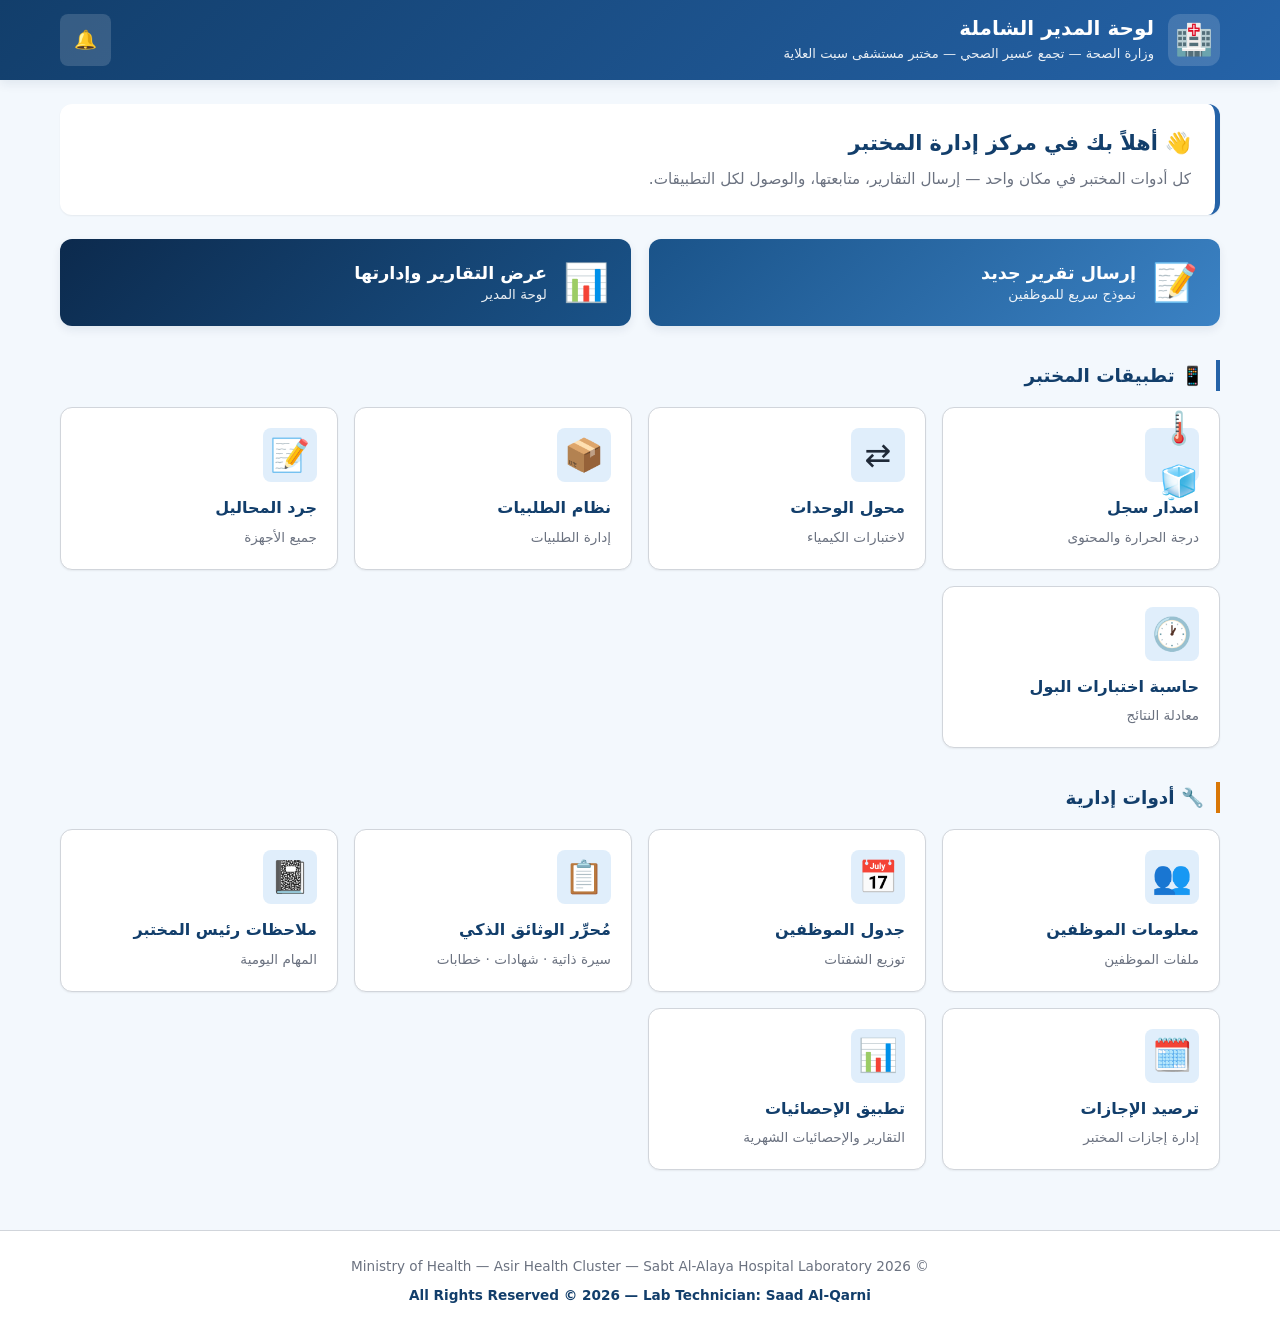
==== index.html @ a836d4b4 "Update print statement from 'Hello' to 'Goodbye'" ====
<!DOCTYPE html>
<html lang="ar" dir="rtl">
<head>
<meta charset="UTF-8">
<meta name="viewport" content="width=device-width, initial-scale=1.0">
<title>لوحة المدير الشاملة — مختبر مستشفى سبت العلاية</title>
<style>
* { box-sizing: border-box; margin: 0; padding: 0; }
:root {
  --blue-900: #0c2a4d; --blue-800: #123e6b; --blue-700: #1a5389;
  --blue-600: #2563a8; --blue-500: #3b82c4; --blue-100: #e0eefb;
  --blue-50: #f3f8fd; --gray-900: #1f2937; --gray-700: #374151;
  --gray-500: #6b7280; --gray-300: #d1d5db; --gray-100: #f3f4f6;
  --green: #059669; --amber: #d97706; --red: #dc2626; --white: #ffffff;
  --shadow-sm: 0 1px 2px rgba(0,0,0,.06);
  --shadow-md: 0 4px 10px rgba(12,42,77,.08);
  --shadow-lg: 0 10px 30px rgba(12,42,77,.12);
  --radius: 12px; --radius-sm: 8px;
}
html, body {
  font-family: "Tahoma", "Segoe UI", system-ui, sans-serif;
  background: var(--blue-50); color: var(--gray-900);
  line-height: 1.7; min-height: 100vh;
}
.topbar {
  background: linear-gradient(135deg, var(--blue-800), var(--blue-600));
  color: white; box-shadow: var(--shadow-md); position: sticky; top: 0; z-index: 100;
}
.topbar-inner {
  max-width: 1200px; margin: 0 auto; padding: 14px 20px;
  display: flex; justify-content: space-between; align-items: center; gap: 15px;
}
.brand { display: flex; align-items: center; gap: 14px; }
.brand-icon {
  font-size: 1.9rem; background: rgba(255,255,255,.15);
  width: 52px; height: 52px; display: flex; align-items: center; justify-content: center;
  border-radius: var(--radius);
}
.brand-text h1 { font-size: 1.25rem; font-weight: 700; line-height: 1.3; }
.brand-text p { font-size: .82rem; opacity: .9; margin-top: 2px; }
.icon-btn {
  background: rgba(255,255,255,.15); border: none; color: white;
  padding: 10px 14px; border-radius: var(--radius-sm); cursor: pointer;
  font-size: 1.15rem; text-decoration: none; position: relative;
  transition: background .2s;
}
.icon-btn:hover { background: rgba(255,255,255,.28); }
.badge-dot {
  position: absolute; top: -6px; left: -6px; background: var(--red);
  color: white; font-size: .7rem; min-width: 20px; height: 20px;
  border-radius: 50%; display: flex; align-items: center; justify-content: center;
  padding: 0 5px; font-weight: 700;
}
.container { max-width: 1200px; margin: 0 auto; padding: 24px 20px 60px; }
.container-narrow { max-width: 640px; margin: 0 auto; padding: 24px 20px 60px; }
.hero {
  background: white; border-right: 5px solid var(--blue-600);
  border-radius: var(--radius); padding: 22px 24px; margin-bottom: 24px;
  box-shadow: var(--shadow-sm);
}
.hero h2 { color: var(--blue-800); font-size: 1.3rem; margin-bottom: 6px; }
.hero p { color: var(--gray-500); font-size: .95rem; }
.quick-actions { display: grid; grid-template-columns: 1fr 1fr; gap: 18px; margin-bottom: 34px; }
.qa-card {
  display: flex; align-items: center; gap: 16px; padding: 22px;
  border-radius: var(--radius); text-decoration: none; color: white;
  box-shadow: var(--shadow-md); transition: transform .2s, box-shadow .2s;
  cursor: pointer; border: none; text-align: right; width: 100%; font-family: inherit;
}
.qa-card:hover { transform: translateY(-3px); box-shadow: var(--shadow-lg); }
.qa-primary { background: linear-gradient(135deg, var(--blue-700), var(--blue-500)); }
.qa-admin { background: linear-gradient(135deg, var(--blue-900), var(--blue-700)); }
.qa-icon { font-size: 2.3rem; }
.qa-text h3 { font-size: 1.1rem; margin-bottom: 3px; }
.qa-text p { font-size: .85rem; opacity: .9; }
.section-title {
  color: var(--blue-800); font-size: 1.15rem; margin-bottom: 16px;
  padding-right: 12px; border-right: 4px solid var(--blue-600);
}
.section-title-admin {
  color: var(--blue-800); font-size: 1.15rem; margin: 34px 0 16px;
  padding-right: 12px; border-right: 4px solid var(--amber);
}
.apps-grid { display: grid; grid-template-columns: repeat(auto-fill, minmax(240px, 1fr)); gap: 16px; }
.app-card {
  background: white; border-radius: var(--radius); padding: 20px;
  text-decoration: none; color: var(--gray-900); border: 1px solid var(--gray-300);
  box-shadow: var(--shadow-sm); transition: transform .2s, box-shadow .2s, border-color .2s;
}
.app-card:hover { transform: translateY(-4px); box-shadow: var(--shadow-md); border-color: var(--blue-500); }
.app-icon {
  font-size: 2rem; background: var(--blue-100); width: 54px; height: 54px;
  display: flex; align-items: center; justify-content: center;
  border-radius: var(--radius-sm); margin-bottom: 12px;
}
.app-card h3 { font-size: 1rem; color: var(--blue-800); margin-bottom: 4px; }
.app-card p { font-size: .85rem; color: var(--gray-500); }
.footer {
  text-align: center; padding: 24px 20px; color: var(--gray-500);
  font-size: .85rem; border-top: 1px solid var(--gray-300); background: white;
}
.footer .rights { color: var(--blue-800); font-weight: 600; margin-top: 6px; }
.form-card { background: white; padding: 26px; border-radius: var(--radius); box-shadow: var(--shadow-md); }
.form-group { margin-bottom: 18px; }
.form-group label { display: block; font-weight: 600; margin-bottom: 8px; color: var(--blue-800); font-size: .95rem; }
.form-group input[type="text"], .form-group input[type="password"], .form-group select, .form-group textarea, .filters input, .filters select {
  width: 100%; padding: 11px 14px; border: 1.5px solid var(--gray-300);
  border-radius: var(--radius-sm); font-size: 1rem; font-family: inherit;
  background: white; color: var(--gray-900); transition: border-color .2s, box-shadow .2s;
}
.form-group input:focus, .form-group select:focus, .form-group textarea:focus, .filters input:focus, .filters select:focus {
  outline: none; border-color: var(--blue-500); box-shadow: 0 0 0 3px var(--blue-100);
}
.form-group textarea { min-height: 110px; resize: vertical; }
.hint { display: block; font-size: .8rem; color: var(--gray-500); margin-top: 6px; }
.radio-group { display: flex; gap: 12px; flex-wrap: wrap; }
.radio { display: flex; align-items: center; gap: 8px; padding: 10px 16px; border: 1.5px solid var(--gray-300); border-radius: var(--radius-sm); cursor: pointer; transition: all .2s; }
.radio:hover { border-color: var(--blue-500); }
.radio input { accent-color: var(--blue-600); }
.btn-primary {
  background: linear-gradient(135deg, var(--blue-700), var(--blue-600));
  color: white; border: none; padding: 13px 22px; border-radius: var(--radius-sm);
  font-size: 1rem; font-weight: 600; cursor: pointer; width: 100%;
  font-family: inherit; transition: transform .1s, box-shadow .2s;
}
.btn-primary:hover { box-shadow: var(--shadow-md); }
.btn-primary:disabled { opacity: .6; cursor: not-allowed; }
.btn-primary.small, .btn-success.small { width: auto; padding: 9px 16px; font-size: .9rem; }
.btn-success { background: linear-gradient(135deg, #047857, var(--green)); color: white; border: none; border-radius: var(--radius-sm); cursor: pointer; font-family: inherit; font-weight: 600; }
.status { margin-top: 12px; text-align: center; font-size: .92rem; font-weight: 600; padding: 8px; border-radius: var(--radius-sm); }
.status.ok { color: var(--green); background: #ecfdf5; }
.status.pending { color: var(--amber); background: #fffbeb; }
.status.err { color: var(--red); background: #fef2f2; }
.login-screen { min-height: 100vh; display: flex; align-items: center; justify-content: center; padding: 20px; background: linear-gradient(135deg, var(--blue-800), var(--blue-600)); }
.login-card { background: white; padding: 36px 30px; border-radius: var(--radius); box-shadow: var(--shadow-lg); width: 100%; max-width: 400px; text-align: center; }
.login-icon { font-size: 3rem; margin-bottom: 12px; }
.login-card h2 { color: var(--blue-800); margin-bottom: 4px; font-size: 1.3rem; }
.login-card p { color: var(--gray-500); font-size: .9rem; margin-bottom: 22px; }
.login-card input { width: 100%; padding: 12px 14px; border: 1.5px solid var(--gray-300); border-radius: var(--radius-sm); font-size: 1rem; margin-bottom: 14px; text-align: center; font-family: inherit; }
.stats-bar { display: grid; grid-template-columns: repeat(4, 1fr); gap: 14px; margin-bottom: 22px; }
.stat { background: white; padding: 18px; border-radius: var(--radius); text-align: center; border-top: 4px solid var(--gray-300); box-shadow: var(--shadow-sm); }
.stat.new { border-top-color: var(--blue-600); }
.stat.prog { border-top-color: var(--amber); }
.stat.done { border-top-color: var(--green); }
.stat-num { display: block; font-size: 1.8rem; font-weight: 700; color: var(--blue-800); }
.stat-label { display: block; font-size: .85rem; color: var(--gray-500); margin-top: 4px; }
.filters { display: flex; gap: 10px; flex-wrap: wrap; margin-bottom: 22px; background: white; padding: 14px; border-radius: var(--radius); box-shadow: var(--shadow-sm); }
.filters input { flex: 1 1 220px; }
.filters select { flex: 0 0 170px; }
.report-cards { display: grid; gap: 14px; }
.report-card { background: white; border-radius: var(--radius); padding: 18px 20px; box-shadow: var(--shadow-sm); border-right: 4px solid var(--blue-500); }
.report-header { display: flex; justify-content: space-between; align-items: flex-start; gap: 12px; flex-wrap: wrap; margin-bottom: 10px; }
.report-header h3 { color: var(--blue-800); font-size: 1.05rem; }
.report-meta { font-size: .82rem; color: var(--gray-500); margin-top: 2px; }
.report-badges { display: flex; gap: 6px; }
.report-details { background: var(--blue-50); padding: 12px; border-radius: var(--radius-sm); font-size: .93rem; color: var(--gray-700); margin-bottom: 12px; white-space: pre-wrap; word-break: break-word; }
.report-footer { display: flex; justify-content: space-between; align-items: center; gap: 12px; flex-wrap: wrap; }
.report-date { font-size: .82rem; color: var(--gray-500); }
.report-actions { display: flex; gap: 8px; align-items: center; flex-wrap: wrap; }
.status-select { padding: 6px 10px; border: 1.5px solid var(--gray-300); border-radius: var(--radius-sm); background: white; font-family: inherit; font-size: .85rem; cursor: pointer; }
.attach-link { color: var(--blue-700); text-decoration: none; font-size: .85rem; font-weight: 600; padding: 6px 10px; background: var(--blue-100); border-radius: var(--radius-sm); }
.attach-link:hover { background: var(--blue-500); color: white; }
.icon-action { background: var(--blue-100); border: none; padding: 6px 10px; border-radius: var(--radius-sm); cursor: pointer; font-size: 1rem; }
.badge { display: inline-block; padding: 4px 10px; border-radius: 20px; font-size: .78rem; font-weight: 700; white-space: nowrap; }
.priority-عادي { background: var(--gray-100); color: var(--gray-700); }
.priority-مهم { background: #fef3c7; color: var(--amber); }
.priority-عاجل { background: #fee2e2; color: var(--red); }
.status-جديد { background: var(--blue-100); color: var(--blue-700); }
.status-قيدالمعالجة { background: #fef3c7; color: var(--amber); }
.status-مكتمل { background: #d1fae5; color: var(--green); }
.hidden { display: none !important; }
@media (max-width: 720px) {
  .quick-actions { grid-template-columns: 1fr; }
  .stats-bar { grid-template-columns: repeat(2, 1fr); }
  .brand-text h1 { font-size: 1.05rem; }
  .brand-text p { font-size: .75rem; }
  .container { padding: 18px 14px 50px; }
  .filters select { flex: 1 1 100%; }
}
</style>
</head>
<body>

<div id="page-home">
  <header class="topbar">
    <div class="topbar-inner">
      <div class="brand">
        <span class="brand-icon">🏥</span>
        <div class="brand-text">
          <h1>لوحة المدير الشاملة</h1>
          <p>وزارة الصحة — تجمع عسير الصحي — مختبر مستشفى سبت العلاية</p>
        </div>
      </div>
      <a href="javascript:void(0)" onclick="goAdmin()" class="icon-btn" title="التقارير">
        🔔 <span id="notifBadge" class="badge-dot hidden">0</span>
      </a>
    </div>
  </header>
  <main class="container">
    <section class="hero">
      <h2>👋 أهلاً بك في مركز إدارة المختبر</h2>
      <p>كل أدوات المختبر في مكان واحد — إرسال التقارير، متابعتها، والوصول لكل التطبيقات.</p>
    </section>
    <section class="quick-actions">
      <button onclick="goEmployee()" class="qa-card qa-primary">
        <div class="qa-icon">📝</div>
        <div class="qa-text"><h3>إرسال تقرير جديد</h3><p>نموذج سريع للموظفين</p></div>
      </button>
      <button onclick="goAdmin()" class="qa-card qa-admin">
        <div class="qa-icon">📊</div>
        <div class="qa-text"><h3>عرض التقارير وإدارتها</h3><p>لوحة المدير</p></div>
      </button>
    </section>

    <!-- قسم تطبيقات المختبر -->
    <section>
      <h2 class="section-title">📱 تطبيقات المختبر</h2>
      <div class="apps-grid">
        <a href="https://saad1406vip-eng.github.io/lab-form" target="_blank" class="app-card">
          <div class="app-icon">🌡️🧊</div>
          <h3>اصدار سجل</h3>
          <p>درجة الحرارة والمحتوى</p>
        </a>
        <a href="https://saad1406vip-eng.github.io/SPC" target="_blank" class="app-card">
          <div class="app-icon">⇄</div>
          <h3>محول الوحدات</h3>
          <p>لاختبارات الكيمياء</p>
        </a>
        <a href="https://saad1406vip-eng.github.io/lab-requisit" target="_blank" class="app-card">
          <div class="app-icon">📦</div>
          <h3>نظام الطلبيات</h3>
          <p>إدارة الطلبيات</p>
        </a>
        <a href="https://saad1406vip-eng.github.io/lab-manager/" target="_blank" class="app-card">
          <div class="app-icon">📝</div>
          <h3>جرد المحاليل</h3>
          <p>جميع الأجهزة</p>
        </a>
        <a href="https://saad1406vip-eng.github.io/LAB" target="_blank" class="app-card">
          <div class="app-icon">🕐</div>
          <h3>حاسبة اختبارات البول</h3>
          <p>معادلة النتائج</p>
        </a>
      </div>
    </section>

    <!-- قسم الأدوات الإدارية -->
    <section>
      <h2 class="section-title-admin">🔧 أدوات إدارية</h2>
      <div class="apps-grid">
        <a href="https://saad1406vip-eng.github.io/staff-folder" target="_blank" class="app-card">
          <div class="app-icon">👥</div>
          <h3>معلومات الموظفين</h3>
          <p>ملفات الموظفين</p>
        </a>
        <a href="https://saad1406vip-eng.github.io/shifts/" target="_blank" class="app-card">
          <div class="app-icon">📅</div>
          <h3>جدول الموظفين</h3>
          <p>توزيع الشفتات</p>
        </a>
        <a href="https://saad1406vip-eng.github.io/Smart-CV" target="_blank" class="app-card">
          <div class="app-icon">📋</div>
          <h3>مُحرِّر الوثائق الذكي</h3>
          <p>سيرة ذاتية · شهادات · خطابات</p>
        </a>
        <a href="https://saad1406vip-eng.github.io/LAB-NOTE" target="_blank" class="app-card">
          <div class="app-icon">📓</div>
          <h3>ملاحظات رئيس المختبر</h3>
          <p>المهام اليومية</p>
        </a>
        <a href="https://saad1406vip-eng.github.io/lab-leave" target="_blank" class="app-card">
          <div class="app-icon">🗓️</div>
          <h3>ترصيد الإجازات</h3>
          <p>إدارة إجازات المختبر</p>
        </a>
        <a href="https://saad1406vip-eng.github.io/al-ehsaiyat/" target="_blank" class="app-card">
          <div class="app-icon">📊</div>
          <h3>تطبيق الإحصائيات</h3>
          <p>التقارير والإحصائيات الشهرية</p>
        </a>
      </div>
    </section>
  </main>
  <footer class="footer">
    <p>© 2026 Ministry of Health — Asir Health Cluster — Sabt Al-Alaya Hospital Laboratory</p>
    <p class="rights">All Rights Reserved © 2026 — Lab Technician: Saad Al-Qarni</p>
  </footer>
</div>

<div id="page-employee" class="hidden">
  <header class="topbar">
    <div class="topbar-inner">
      <div class="brand">
        <span class="brand-icon">📝</span>
        <div class="brand-text"><h1>إرسال تقرير جديد</h1><p>مختبر مستشفى سبت العلاية</p></div>
      </div>
      <a href="javascript:void(0)" onclick="goHome()" class="icon-btn">↩️</a>
    </div>
  </header>
  <main class="container-narrow">
    <form id="reportForm" class="form-card">
      <div class="form-group">
        <label>👨‍🔬 اسم الموظف</label>
        <input type="text" name="name" required placeholder="اكتب اسمك الكامل">
      </div>
      <div class="form-group">
        <label>🧪 القسم</label>
        <select name="department" required>
          <option value="">— اختر القسم —</option>
          <option>الكيمياء</option><option>الهيماتولوجي</option><option>الأحياء الدقيقة</option>
          <option>الأمصال</option><option>الهرمونات</option><option>سحب العينات</option>
          <option>الاستقبال</option><option>أخرى</option>
        </select>
      </div>
      <div class="form-group">
        <label>📋 نوع التقرير</label>
        <select name="reportType" required>
          <option value="">— اختر النوع —</option>
          <option>تقرير يومي</option><option>صيانة جهاز</option><option>نقص مواد</option>
          <option>مشكلة طارئة</option><option>ملاحظة عامة</option><option>طلب إجازة</option>
        </select>
      </div>
      <div class="form-group">
        <label>⚡ الأولوية</label>
        <div class="radio-group">
          <label class="radio"><input type="radio" name="priority" value="عادي" checked> <span>عادي</span></label>
          <label class="radio"><input type="radio" name="priority" value="مهم"> <span>مهم</span></label>
          <label class="radio"><input type="radio" name="priority" value="عاجل"> <span>عاجل</span></label>
        </div>
      </div>
      <div class="form-group">
        <label>📝 التفاصيل</label>
        <textarea name="details" required placeholder="اكتب تفاصيل التقرير بوضوح..."></textarea>
      </div>
      <div class="form-group">
        <label>📎 إرفاق ملف (اختياري — صورة أو PDF)</label>
        <input type="file" id="attachment" accept="image/*,.pdf">
        <small class="hint">الحد الأقصى: 5 ميجابايت</small>
      </div>
      <button type="submit" class="btn-primary" id="submitBtn">📤 إرسال التقرير</button>
      <div id="status" class="status"></div>
    </form>
  </main>
  <footer class="footer">
    <p class="rights">All Rights Reserved © 2026 — Lab Technician: Saad Al-Qarni</p>
  </footer>
</div>

<div id="loginScreen" class="login-screen hidden">
  <div class="login-card">
    <div class="login-icon">🔐</div>
    <h2>الدخول إلى لوحة المدير</h2>
    <p>مختبر مستشفى سبت العلاية</p>
    <input type="password" id="pwd" placeholder="أدخل كلمة المرور">
    <button onclick="checkPwd()" class="btn-primary">دخول</button>
    <p id="loginErr" class="status err hidden"></p>
    <p style="margin-top:15px;"><a href="javascript:void(0)" onclick="goHome()" style="color:#1a5389;">← رجوع للرئيسية</a></p>
  </div>
</div>

<div id="page-admin" class="hidden">
  <header class="topbar">
    <div class="topbar-inner">
      <div class="brand">
        <span class="brand-icon">📊</span>
        <div class="brand-text"><h1>إدارة التقارير</h1><p>مختبر مستشفى سبت العلاية</p></div>
      </div>
      <a href="javascript:void(0)" onclick="goHome()" class="icon-btn">↩️</a>
    </div>
  </header>
  <main class="container">
    <div class="stats-bar">
      <div class="stat"><span class="stat-num" id="statTotal">0</span><span class="stat-label">الإجمالي</span></div>
      <div class="stat new"><span class="stat-num" id="statNew">0</span><span class="stat-label">جديد</span></div>
      <div class="stat prog"><span class="stat-num" id="statProg">0</span><span class="stat-label">قيد المعالجة</span></div>
      <div class="stat done"><span class="stat-num" id="statDone">0</span><span class="stat-label">مكتمل</span></div>
    </div>
    <div class="filters">
      <input type="text" id="search" placeholder="🔎 بحث بالاسم أو التفاصيل..." oninput="renderReports()">
      <select id="filterType" onchange="renderReports()">
        <option value="">كل الأنواع</option>
        <option>تقرير يومي</option><option>صيانة جهاز</option><option>نقص مواد</option>
        <option>مشكلة طارئة</option><option>ملاحظة عامة</option><option>طلب إجازة</option>
      </select>
      <select id="filterStatus" onchange="renderReports()">
        <option value="">كل الحالات</option>
        <option>جديد</option><option>قيد المعالجة</option><option>مكتمل</option>
      </select>
      <button onclick="loadReports()" class="btn-primary small">🔄 تحديث</button>
      <button onclick="exportCSV()" class="btn-success small">📥 تصدير CSV</button>
    </div>
    <div id="loading" class="status">⏳ جاري تحميل التقارير...</div>
    <div id="cardsList" class="report-cards"></div>
  </main>
  <footer class="footer">
    <p class="rights">All Rights Reserved © 2026 — Lab Technician: Saad Al-Qarni</p>
  </footer>
</div>

<script>
const API_URL = "https://script.google.com/macros/s/AKfycbyvMSUJDMBYk8ohKtMkZOIsi0qxcborbsUbHU1uvQOfB2Tijbo1YTU7hjHPOi7I6LFa/exec";
const PASSWORD = "Ss@123456";
const SECRET_KEY = "Ss@123456";

let allData = [];

function hideAll() {
  document.getElementById("page-home").classList.add("hidden");
  document.getElementById("page-employee").classList.add("hidden");
  document.getElementById("loginScreen").classList.add("hidden");
  document.getElementById("page-admin").classList.add("hidden");
}
function goHome() { hideAll(); document.getElementById("page-home").classList.remove("hidden"); checkNotif(); }
function goEmployee() { hideAll(); document.getElementById("page-employee").classList.remove("hidden"); }
function goAdmin() {
  hideAll();
  if (sessionStorage.getItem("labAuth") === "1") {
    document.getElementById("page-admin").classList.remove("hidden");
    loadReports();
  } else {
    document.getElementById("loginScreen").classList.remove("hidden");
  }
}

async function checkNotif() {
  try {
    const res = await fetch(`${API_URL}?key=${encodeURIComponent(SECRET_KEY)}`);
    const json = await res.json();
    if (json.status === "ok") {
      const news = json.data.filter(r => (r["الحالة"] || "جديد") === "جديد").length;
      const badge = document.getElementById("notifBadge");
      if (news > 0) { badge.textContent = news; badge.classList.remove("hidden"); }
      else { badge.classList.add("hidden"); }
    }
  } catch(e) {}
}

function checkPwd() {
  const val = document.getElementById("pwd").value;
  if (val === PASSWORD) {
    sessionStorage.setItem("labAuth", "1");
    hideAll();
    document.getElementById("page-admin").classList.remove("hidden");
    loadReports();
  } else {
    const err = document.getElementById("loginErr");
    err.textContent = "❌ كلمة المرور غير صحيحة";
    err.classList.remove("hidden");
  }
}

const DB_NAME = "lab_pending";
function openDB() {
  return new Promise((resolve, reject) => {
    const req = indexedDB.open(DB_NAME, 1);
    req.onupgradeneeded = () => req.result.createObjectStore("pending", { keyPath: "id", autoIncrement: true });
    req.onsuccess = () => resolve(req.result);
    req.onerror = () => reject(req.error);
  });
}
async function saveLocal(data) {
  const db = await openDB();
  return new Promise(resolve => {
    const tx = db.transaction("pending", "readwrite");
    tx.objectStore("pending").add(data);
    tx.oncomplete = resolve;
  });
}
async function getPending() {
  const db = await openDB();
  return new Promise(resolve => {
    const tx = db.transaction("pending", "readonly");
    const req = tx.objectStore("pending").getAll();
    req.onsuccess = () => resolve(req.result);
  });
}
async function removePending(id) {
  const db = await openDB();
  return new Promise(resolve => {
    const tx = db.transaction("pending", "readwrite");
    tx.objectStore("pending").delete(id);
    tx.oncomplete = resolve;
  });
}

function fileToBase64(file) {
  return new Promise((resolve, reject) => {
    const reader = new FileReader();
    reader.onload = () => resolve({ name: file.name, type: file.type, data: reader.result.split(",")[1] });
    reader.onerror = reject;
    reader.readAsDataURL(file);
  });
}

document.addEventListener("DOMContentLoaded", () => {
  const form = document.getElementById("reportForm");
  const statusEl = document.getElementById("status");
  const submitBtn = document.getElementById("submitBtn");

  form.addEventListener("submit", async (e) => {
    e.preventDefault();
    submitBtn.disabled = true;
    submitBtn.textContent = "⏳ جاري الإرسال...";

    const data = Object.fromEntries(new FormData(form));
    data.date = new Date().toLocaleDateString("ar-SA");
    data.time = new Date().toLocaleTimeString("ar-SA");

    const fileInput = document.getElementById("attachment");
    if (fileInput.files.length > 0) {
      const file = fileInput.files[0];
      if (file.size > 5 * 1024 * 1024) {
        statusEl.textContent = "⚠️ حجم الملف أكبر من 5 ميجابايت";
        statusEl.className = "status err";
        submitBtn.disabled = false;
        submitBtn.textContent = "📤 إرسال التقرير";
        return;
      }
      try { data.attachment = await fileToBase64(file); } catch(err) { console.warn(err); }
    }

    const localRecord = { ...data, _localId: Date.now() };
    await saveLocal(localRecord);

    try {
      const res = await fetch(API_URL, { method: "POST", body: JSON.stringify(data) });
      const json = await res.json();
      if (json.status === "ok") {
        const pending = await getPending();
        const match = pending.find(p => p._localId === localRecord._localId);
        if (match) await removePending(match.id);
        statusEl.textContent = "✅ تم إرسال التقرير بنجاح";
        statusEl.className = "status ok";
        form.reset();
      } else throw new Error(json.message);
    } catch (err) {
      statusEl.textContent = "⏳ لا يوجد إنترنت — تم الحفظ وسيُرسل لاحقًا";
      statusEl.className = "status pending";
      form.reset();
    } finally {
      submitBtn.disabled = false;
      submitBtn.textContent = "📤 إرسال التقرير";
    }
  });

  window.addEventListener("online", syncPending);
  async function syncPending() {
    const pending = await getPending();
    for (const item of pending) {
      const { id, _localId, ...payload } = item;
      try {
        const res = await fetch(API_URL, { method: "POST", body: JSON.stringify(payload) });
        const json = await res.json();
        if (json.status === "ok") await removePending(id);
      } catch(e) { break; }
    }
  }
  syncPending();
  checkNotif();
});

async function loadReports() {
  const loading = document.getElementById("loading");
  loading.style.display = "block";
  try {
    const res = await fetch(`${API_URL}?key=${encodeURIComponent(SECRET_KEY)}`);
    const json = await res.json();
    if (json.status === "ok") { allData = json.data; renderReports(); }
    else if (json.status === "unauthorized") alert("انتهت الجلسة أو الرابط خطأ");
  } catch (e) { alert("تعذر جلب البيانات: " + e.message); }
  finally { loading.style.display = "none"; }
}

function getStatus(r) { return r["الحالة"] || "جديد"; }
function escapeHtml(str) {
  return String(str || "").replace(/[&<>"']/g, c => ({ "&":"&amp;","<":"&lt;",">":"&gt;",'"':"&quot;","'":"&#39;" }[c]));
}

function renderReports() {
  const q = document.getElementById("search").value.trim();
  const type = document.getElementById("filterType").value;
  const status = document.getElementById("filterStatus").value;

  const filtered = allData.filter(r => {
    const name = r["اسم الموظف"] || "";
    const details = r["التفاصيل"] || "";
    const matchQ = !q || (name + details).includes(q);
    const matchT = !type || r["نوع التقرير"] === type;
    const matchS = !status || getStatus(r) === status;
    return matchQ && matchT && matchS;
  });

  document.getElementById("statTotal").textContent = allData.length;
  document.getElementById("statNew").textContent = allData.filter(r => getStatus(r) === "جديد").length;
  document.getElementById("statProg").textContent = allData.filter(r => getStatus(r) === "قيد المعالجة").length;
  document.getElementById("statDone").textContent = allData.filter(r => getStatus(r) === "مكتمل").length;

  const container = document.getElementById("cardsList");
  if (filtered.length === 0) {
    container.innerHTML = `<p class="status">لا توجد تقارير مطابقة</p>`;
    return;
  }

  container.innerHTML = filtered.map(r => {
    const s = getStatus(r);
    const priorityClass = (r["الأولوية"] || "عادي").replace(/\s/g, "");
    const attach = r["المرفق"] ? `<a href="${r["المرفق"]}" target="_blank" class="attach-link">📎 فتح المرفق</a>` : "";
    const rowNum = r._row;
    return `
      <div class="report-card">
        <div class="report-header">
          <div>
            <h3>${escapeHtml(r["اسم الموظف"] || "—")}</h3>
            <p class="report-meta">${escapeHtml(r["القسم"] || "")} • ${escapeHtml(r["نوع التقرير"] || "")}</p>
          </div>
          <div class="report-badges">
            <span class="badge priority-${priorityClass}">${escapeHtml(r["الأولوية"] || "عادي")}</span>
            <span class="badge status-${s.replace(/\s/g,"")}">${escapeHtml(s)}</span>
          </div>
        </div>
        <p class="report-details">${escapeHtml(r["التفاصيل"] || "")}</p>
        <div class="report-footer">
          <span class="report-date">📅 ${escapeHtml(r["التاريخ"] || "")} — ${escapeHtml(r["الوقت"] || "")}</span>
          <div class="report-actions">
            ${attach}
            <select onchange="updateStatus(${rowNum}, this.value, this)" class="status-select">
              <option ${s==="جديد"?"selected":""}>جديد</option>
              <option ${s==="قيد المعالجة"?"selected":""}>قيد المعالجة</option>
              <option ${s==="مكتمل"?"selected":""}>مكتمل</option>
            </select>
            <button onclick='shareWhatsapp(${JSON.stringify(JSON.stringify(r))})' class="icon-action">📲</button>
          </div>
        </div>
      </div>
    `;
  }).join("");
}

async function updateStatus(row, status, el) {
  el.disabled = true;
  try {
    const res = await fetch(API_URL, {
      method: "POST",
      body: JSON.stringify({ key: SECRET_KEY, row: row, status: status, _method: "PUT" })
    });
    const json = await res.json();
    if (json.status === "ok") {
      const item = allData.find(r => r._row === row);
      if (item) item["الحالة"] = status;
      renderReports();
    } else alert("فشل تحديث الحالة");
  } catch(e) { alert("خطأ في الاتصال: " + e.message); }
  finally { el.disabled = false; }
}

function shareWhatsapp(jsonStr) {
  const r = JSON.parse(jsonStr);
  const text = `📋 تقرير\n👤 ${r["اسم الموظف"]}\n🧪 ${r["القسم"]}\n📌 ${r["نوع التقرير"]}\n⚡ ${r["الأولوية"]}\n📝 ${r["التفاصيل"]}\n📅 ${r["التاريخ"]} — ${r["الوقت"]}`;
  window.open(`https://wa.me/?text=${encodeURIComponent(text)}`, "_blank");
}

function exportCSV() {
  const headers = ["التاريخ","الوقت","اسم الموظف","القسم","نوع التقرير","الأولوية","التفاصيل","الحالة"];
  const rows = allData.map(r => headers.map(h => `"${(r[h]||"").toString().replace(/"/g,'""')}"`).join(","));
  const csv = "\uFEFF" + headers.join(",") + "\n" + rows.join("\n");
  const blob = new Blob([csv], { type: "text/csv;charset=utf-8;" });
  const a = document.createElement("a");
  a.href = URL.createObjectURL(blob);
  a.download = `lab-reports-${new Date().toISOString().slice(0,10)}.csv`;
  a.click();
}
</script>
</body>
</html>
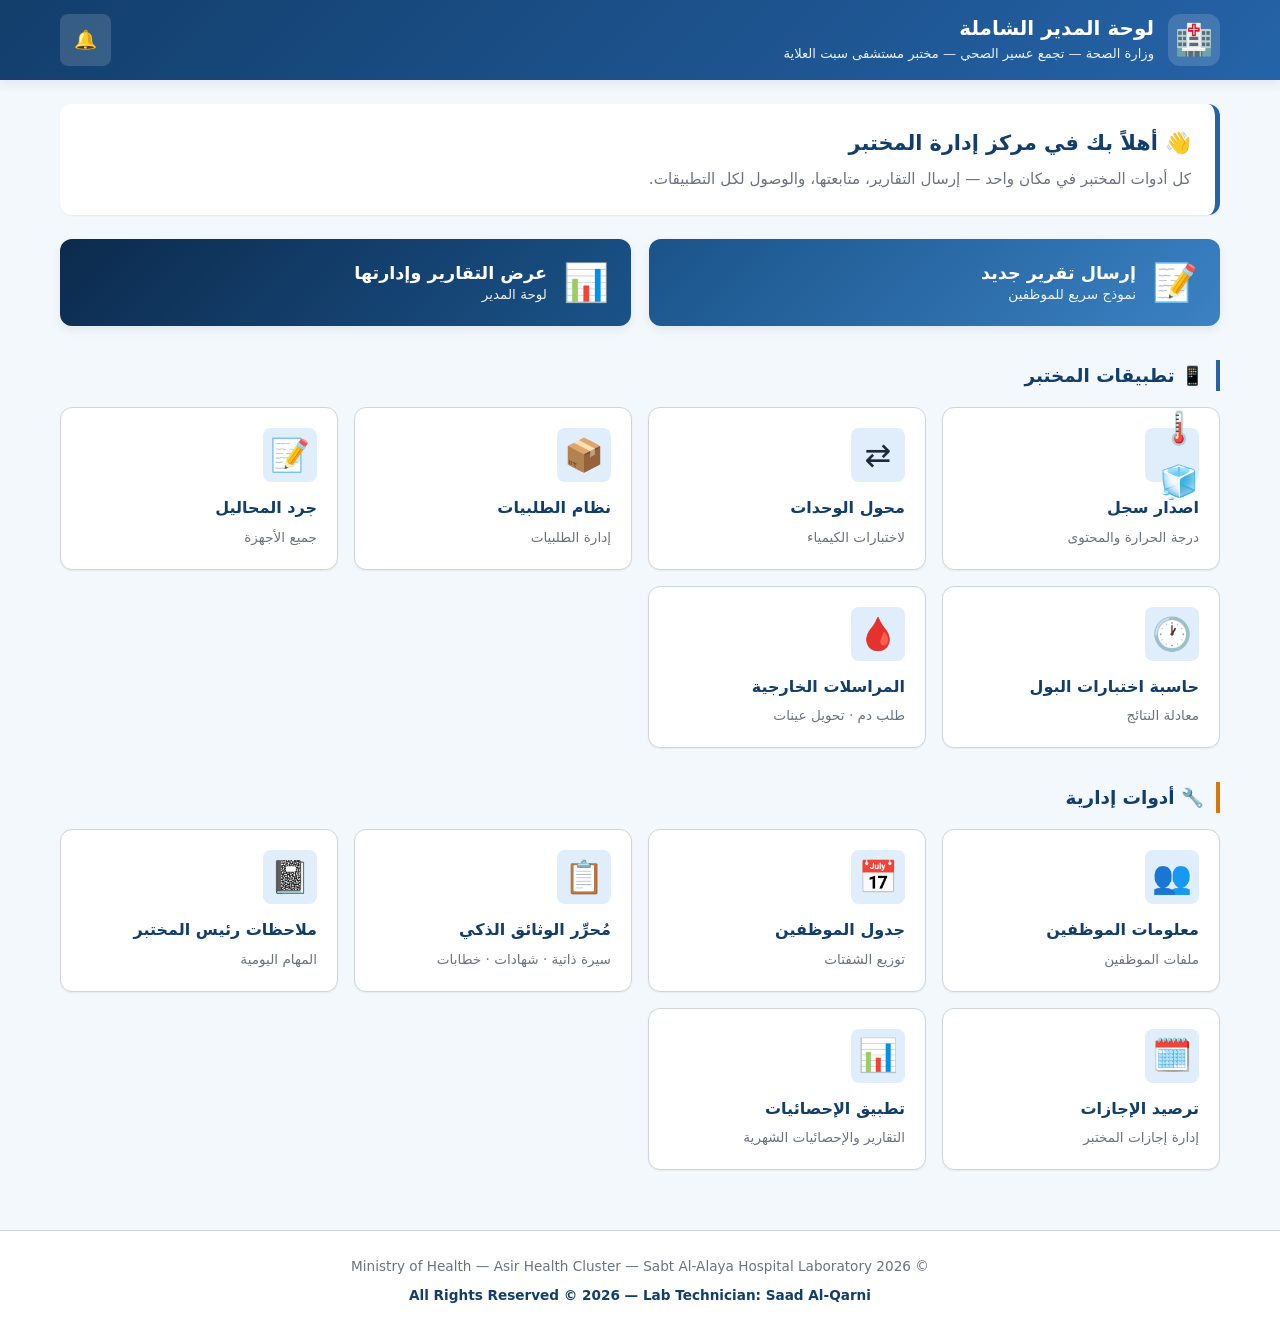
==== commit f61dcf34: "Update print statement from 'Hello' to 'Goodbye'" ====
--- a/index.html
+++ b/index.html
@@ -241,6 +241,11 @@
           <h3>حاسبة اختبارات البول</h3>
           <p>معادلة النتائج</p>
         </a>
+        <a href="https://saad1406vip-eng.github.io/outside-request" target="_blank" class="app-card">
+          <div class="app-icon">🩸</div>
+          <h3>المراسلات الخارجية</h3>
+          <p>طلب دم · تحويل عينات</p>
+        </a>
       </div>
     </section>
 
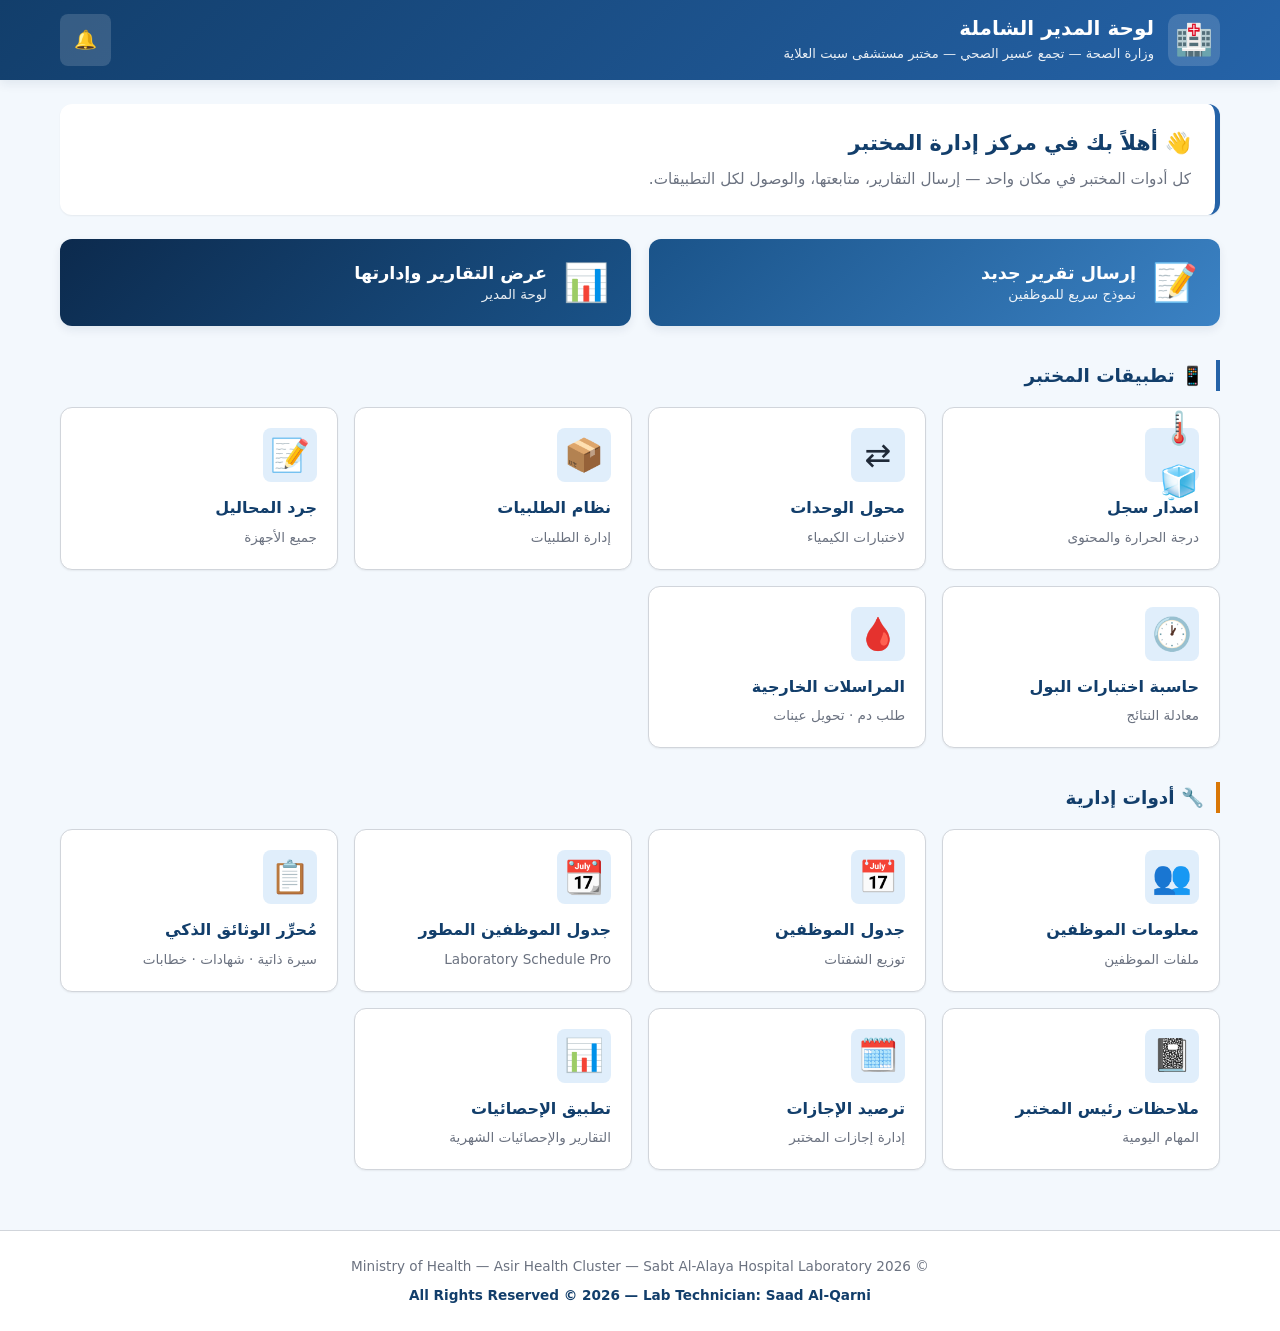
==== commit 9e69e097: "Update print statement from 'Hello' to 'Goodbye'" ====
--- a/index.html
+++ b/index.html
@@ -263,6 +263,11 @@
           <h3>جدول الموظفين</h3>
           <p>توزيع الشفتات</p>
         </a>
+        <a href="https://saad1406vip-eng.github.io/Lab-Schedule-Pro" target="_blank" class="app-card">
+          <div class="app-icon">📆</div>
+          <h3>جدول الموظفين المطور</h3>
+          <p>Laboratory Schedule Pro</p>
+        </a>
         <a href="https://saad1406vip-eng.github.io/Smart-CV" target="_blank" class="app-card">
           <div class="app-icon">📋</div>
           <h3>مُحرِّر الوثائق الذكي</h3>
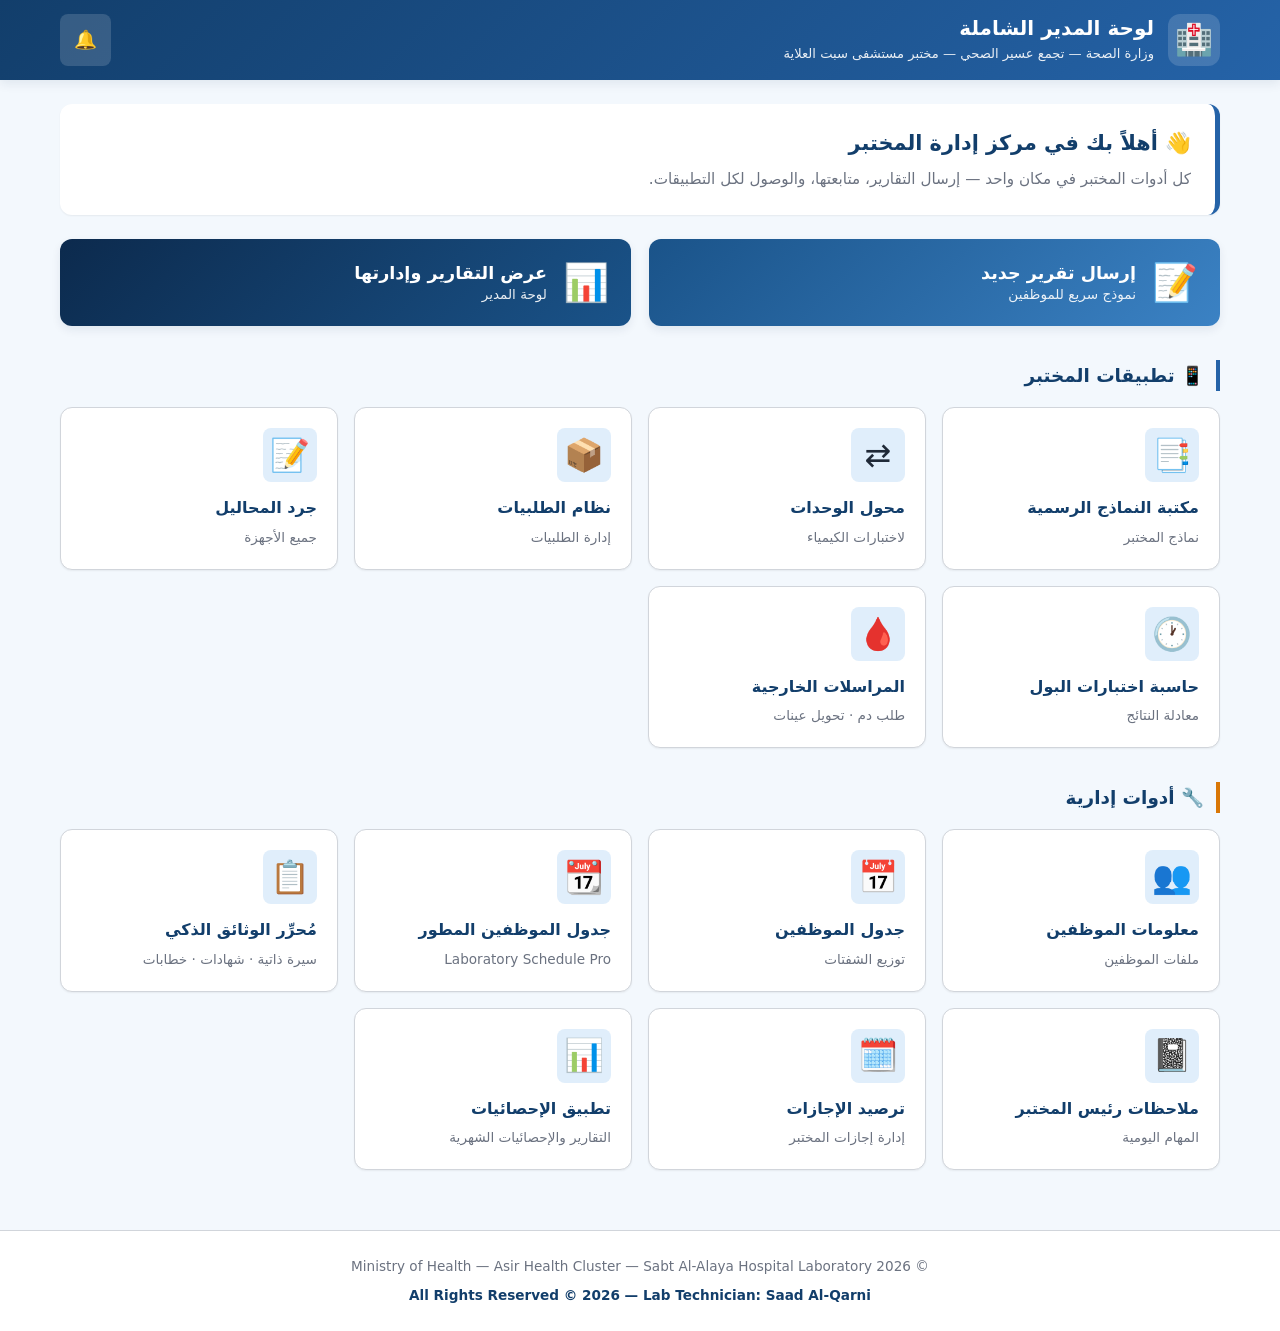
==== commit 1cedb629: "Update print statement from 'Hello' to 'Goodbye'" ====
--- a/index.html
+++ b/index.html
@@ -217,9 +217,9 @@
       <h2 class="section-title">📱 تطبيقات المختبر</h2>
       <div class="apps-grid">
         <a href="https://saad1406vip-eng.github.io/lab-form" target="_blank" class="app-card">
-          <div class="app-icon">🌡️🧊</div>
-          <h3>اصدار سجل</h3>
-          <p>درجة الحرارة والمحتوى</p>
+          <div class="app-icon">📑</div>
+          <h3>مكتبة النماذج الرسمية</h3>
+          <p>نماذج المختبر</p>
         </a>
         <a href="https://saad1406vip-eng.github.io/SPC" target="_blank" class="app-card">
           <div class="app-icon">⇄</div>
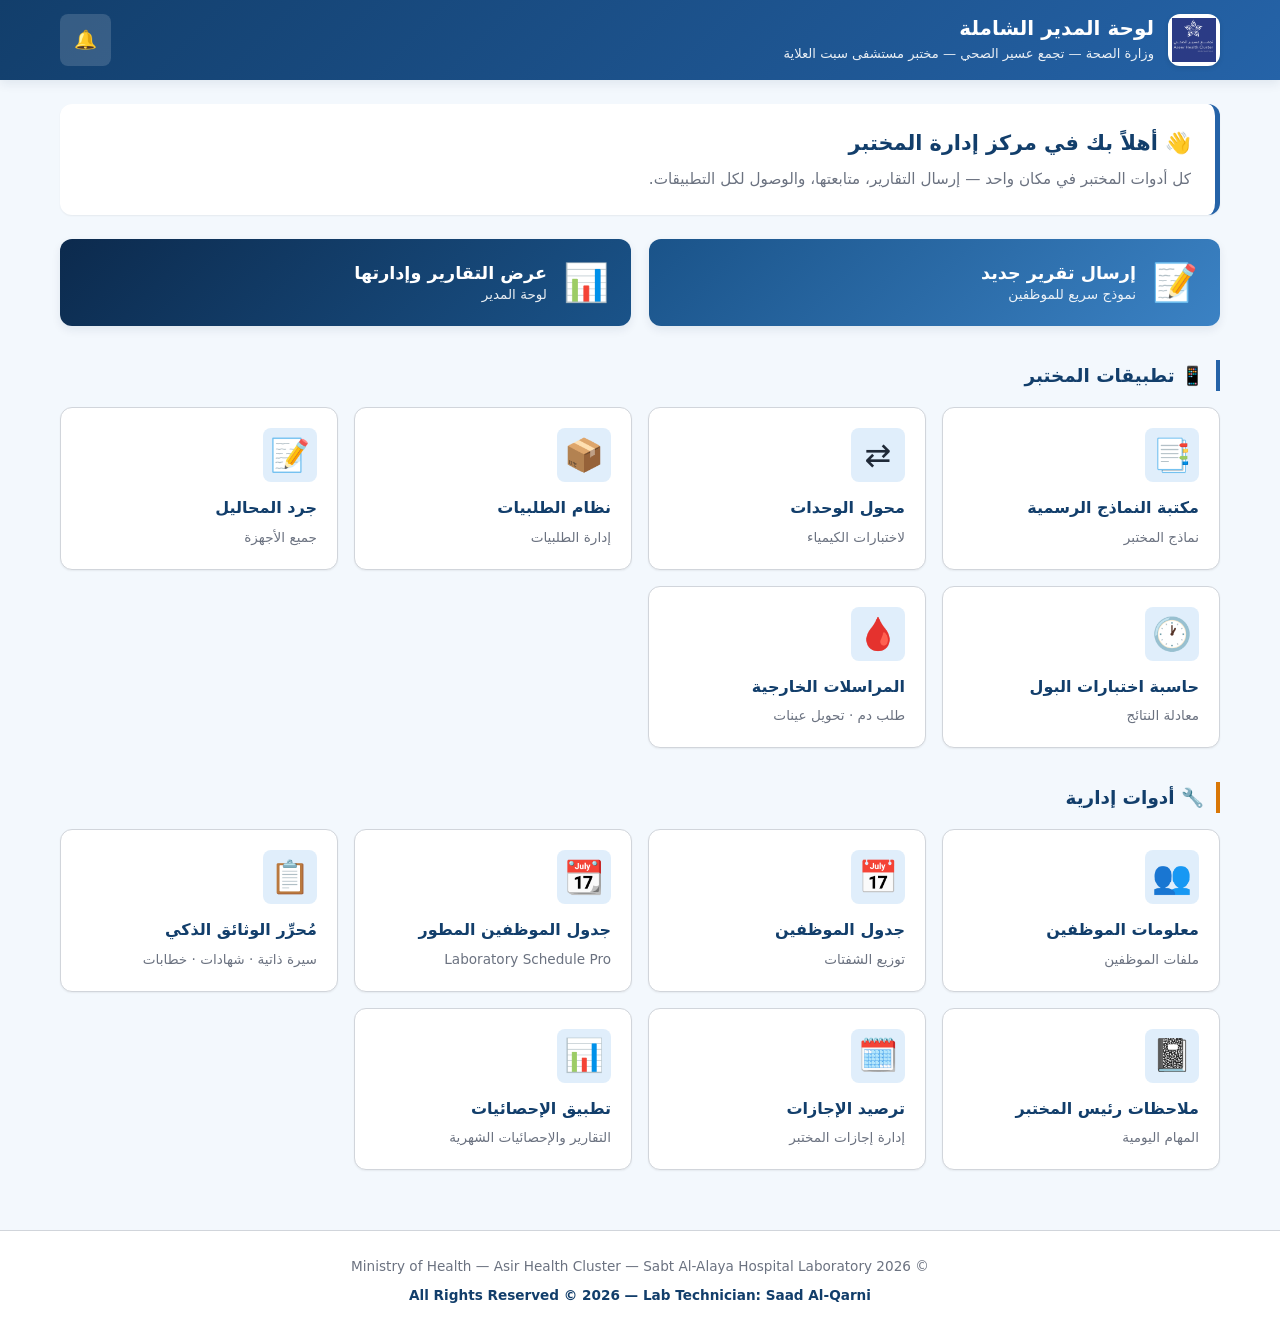
==== commit c42e2ee0: "Update fmt.Println message from 'Hello' to 'Goodbye'" ====
--- a/index.html
+++ b/index.html
@@ -32,9 +32,12 @@
 }
 .brand { display: flex; align-items: center; gap: 14px; }
 .brand-icon {
-  font-size: 1.9rem; background: rgba(255,255,255,.15);
   width: 52px; height: 52px; display: flex; align-items: center; justify-content: center;
-  border-radius: var(--radius);
+  border-radius: var(--radius); background: white; padding: 4px;
+  box-shadow: 0 2px 5px rgba(0,0,0,0.1);
+}
+.brand-icon img {
+  width: 100%; height: 100%; object-fit: contain;
 }
 .brand-text h1 { font-size: 1.25rem; font-weight: 700; line-height: 1.3; }
 .brand-text p { font-size: .82rem; opacity: .9; margin-top: 2px; }
@@ -185,7 +188,7 @@
   <header class="topbar">
     <div class="topbar-inner">
       <div class="brand">
-        <span class="brand-icon">🏥</span>
+        <span class="brand-icon"><img src="aseer-logo.svg" alt="شعار تجمع عسير الصحي"></span>
         <div class="brand-text">
           <h1>لوحة المدير الشاملة</h1>
           <p>وزارة الصحة — تجمع عسير الصحي — مختبر مستشفى سبت العلاية</p>
@@ -301,7 +304,7 @@
   <header class="topbar">
     <div class="topbar-inner">
       <div class="brand">
-        <span class="brand-icon">📝</span>
+        <span class="brand-icon"><img src="aseer-logo.svg" alt="شعار تجمع عسير الصحي"></span>
         <div class="brand-text"><h1>إرسال تقرير جديد</h1><p>مختبر مستشفى سبت العلاية</p></div>
       </div>
       <a href="javascript:void(0)" onclick="goHome()" class="icon-btn">↩️</a>
@@ -372,7 +375,7 @@
   <header class="topbar">
     <div class="topbar-inner">
       <div class="brand">
-        <span class="brand-icon">📊</span>
+        <span class="brand-icon"><img src="aseer-logo.svg" alt="شعار تجمع عسير الصحي"></span>
         <div class="brand-text"><h1>إدارة التقارير</h1><p>مختبر مستشفى سبت العلاية</p></div>
       </div>
       <a href="javascript:void(0)" onclick="goHome()" class="icon-btn">↩️</a>
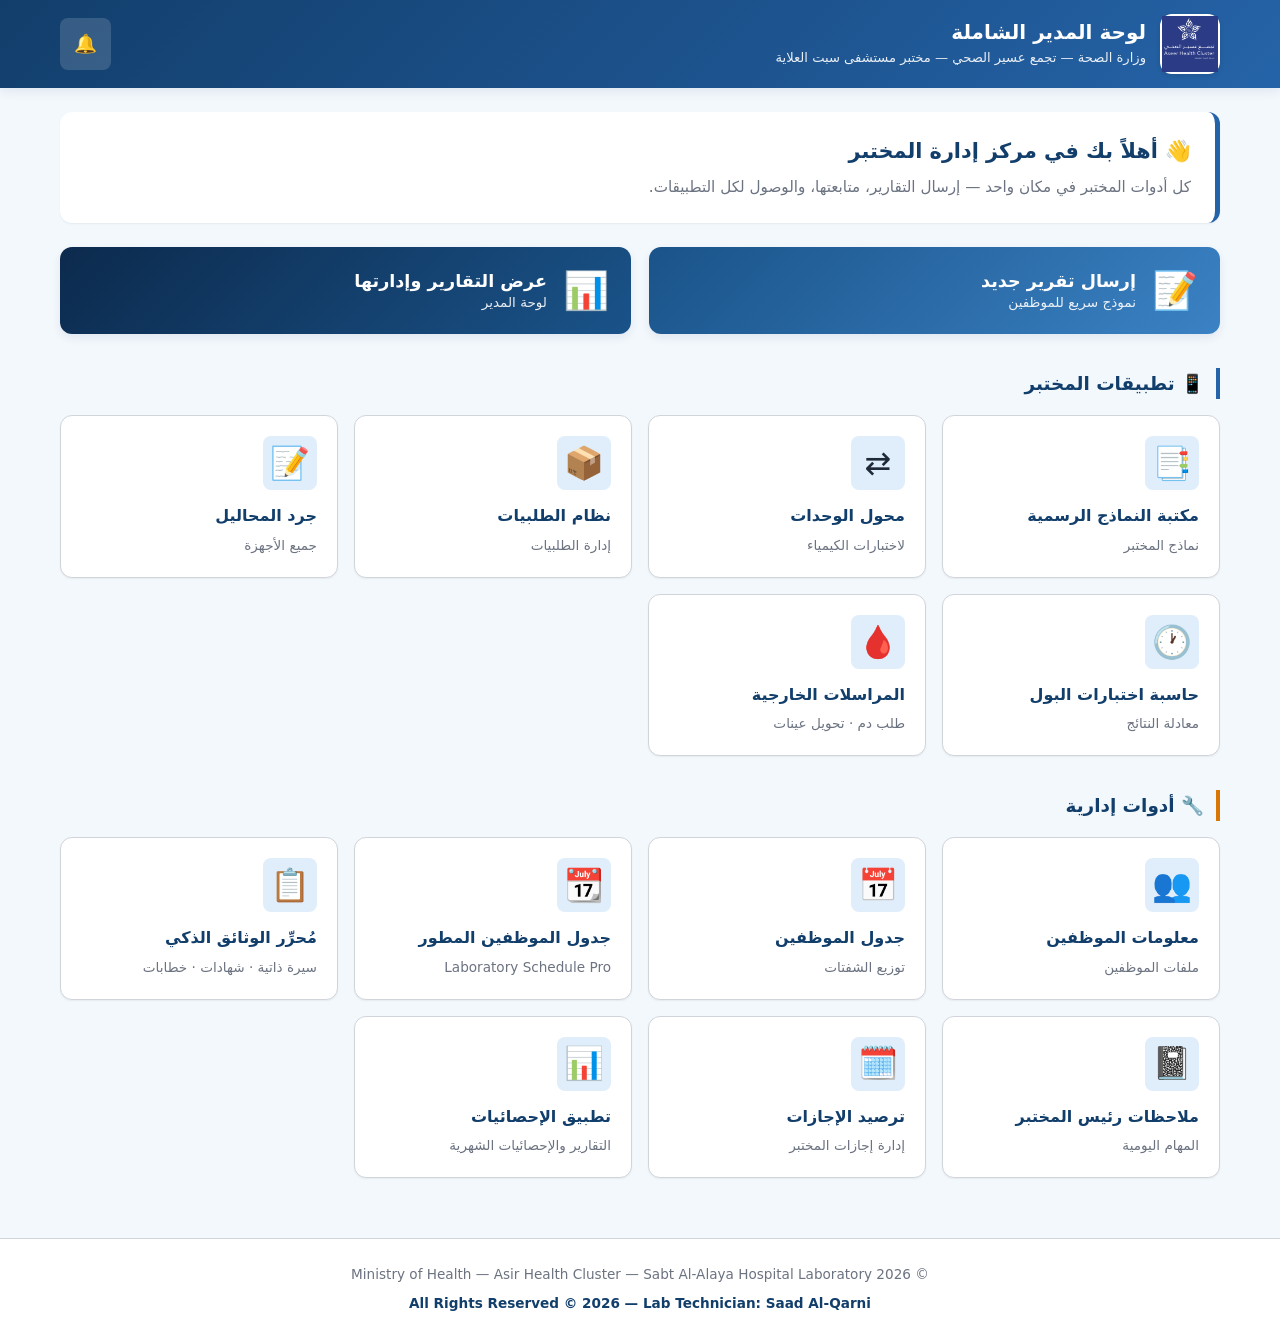
==== commit 7f1922a6: "Update fmt.Println message from 'Hello' to 'Goodbye'" ====
--- a/index.html
+++ b/index.html
@@ -32,8 +32,8 @@
 }
 .brand { display: flex; align-items: center; gap: 14px; }
 .brand-icon {
-  width: 52px; height: 52px; display: flex; align-items: center; justify-content: center;
-  border-radius: var(--radius); background: white; padding: 4px;
+  width: 60px; height: 60px; display: flex; align-items: center; justify-content: center;
+  border-radius: var(--radius); background: white; padding: 2px;
   box-shadow: 0 2px 5px rgba(0,0,0,0.1);
 }
 .brand-icon img {
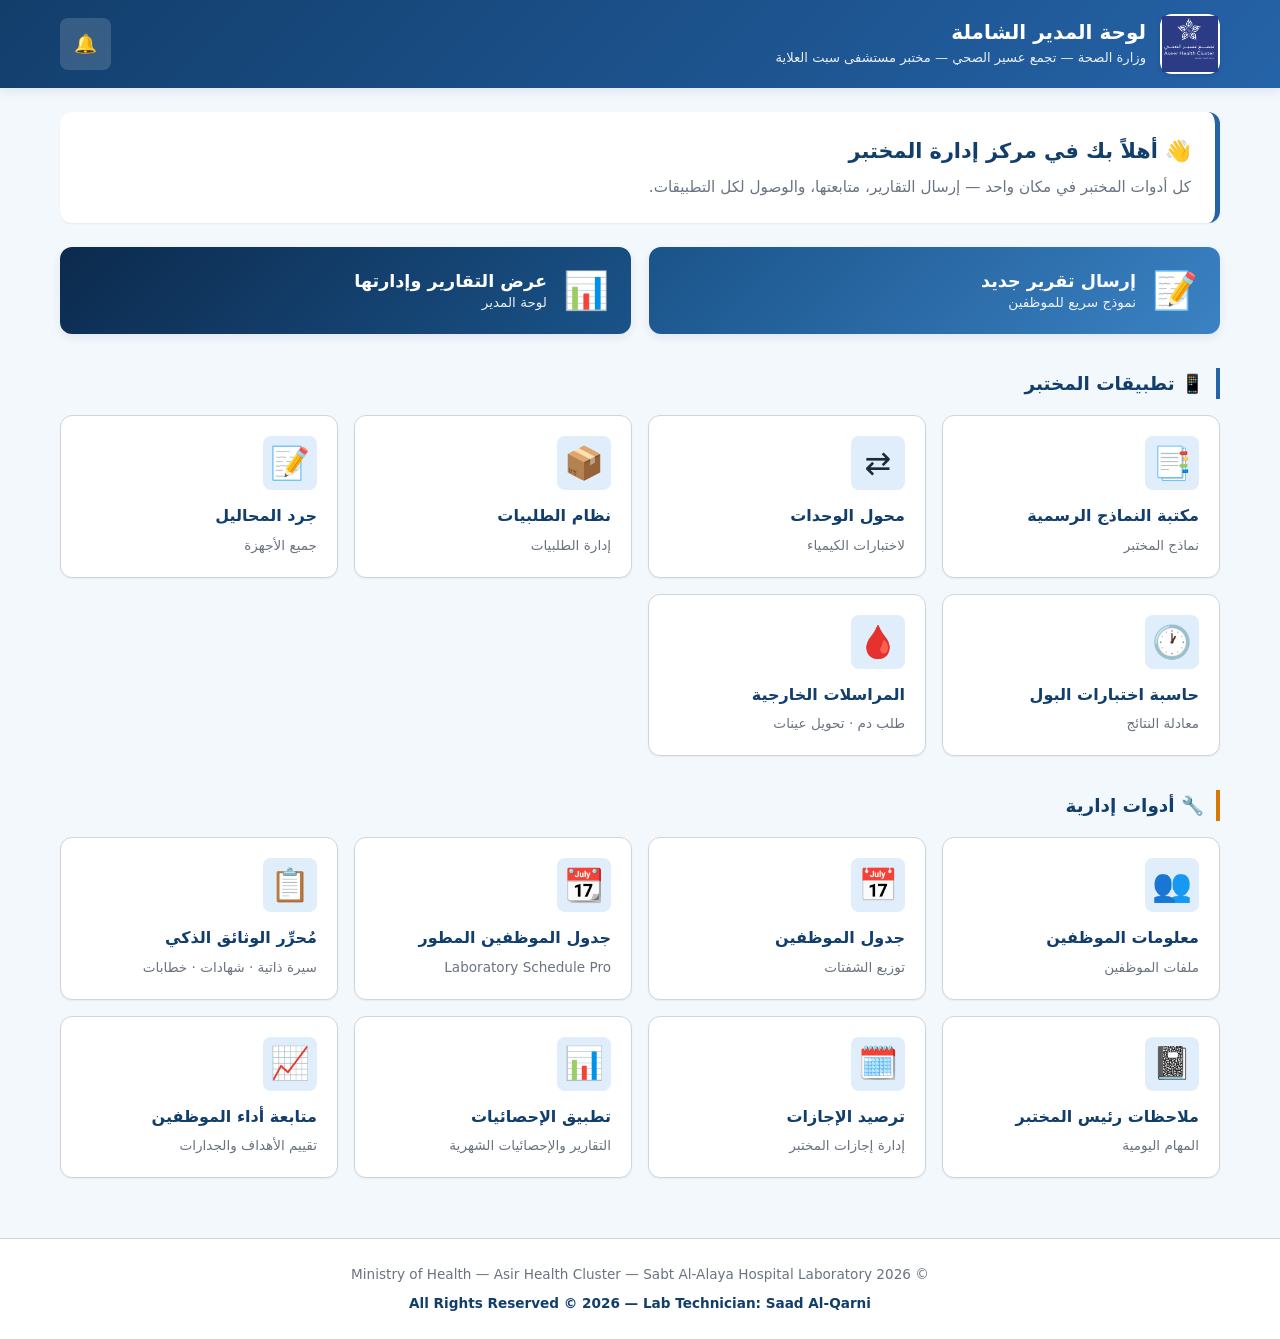
==== commit f1b76cdb: "Update print statement from 'Hello' to 'Goodbye'" ====
--- a/index.html
+++ b/index.html
@@ -291,6 +291,11 @@
           <h3>تطبيق الإحصائيات</h3>
           <p>التقارير والإحصائيات الشهرية</p>
         </a>
+        <a href="https://saad1406vip-eng.github.io/lab-performance" target="_blank" class="app-card">
+          <div class="app-icon">📈</div>
+          <h3>متابعة أداء الموظفين</h3>
+          <p>تقييم الأهداف والجدارات</p>
+        </a>
       </div>
     </section>
   </main>
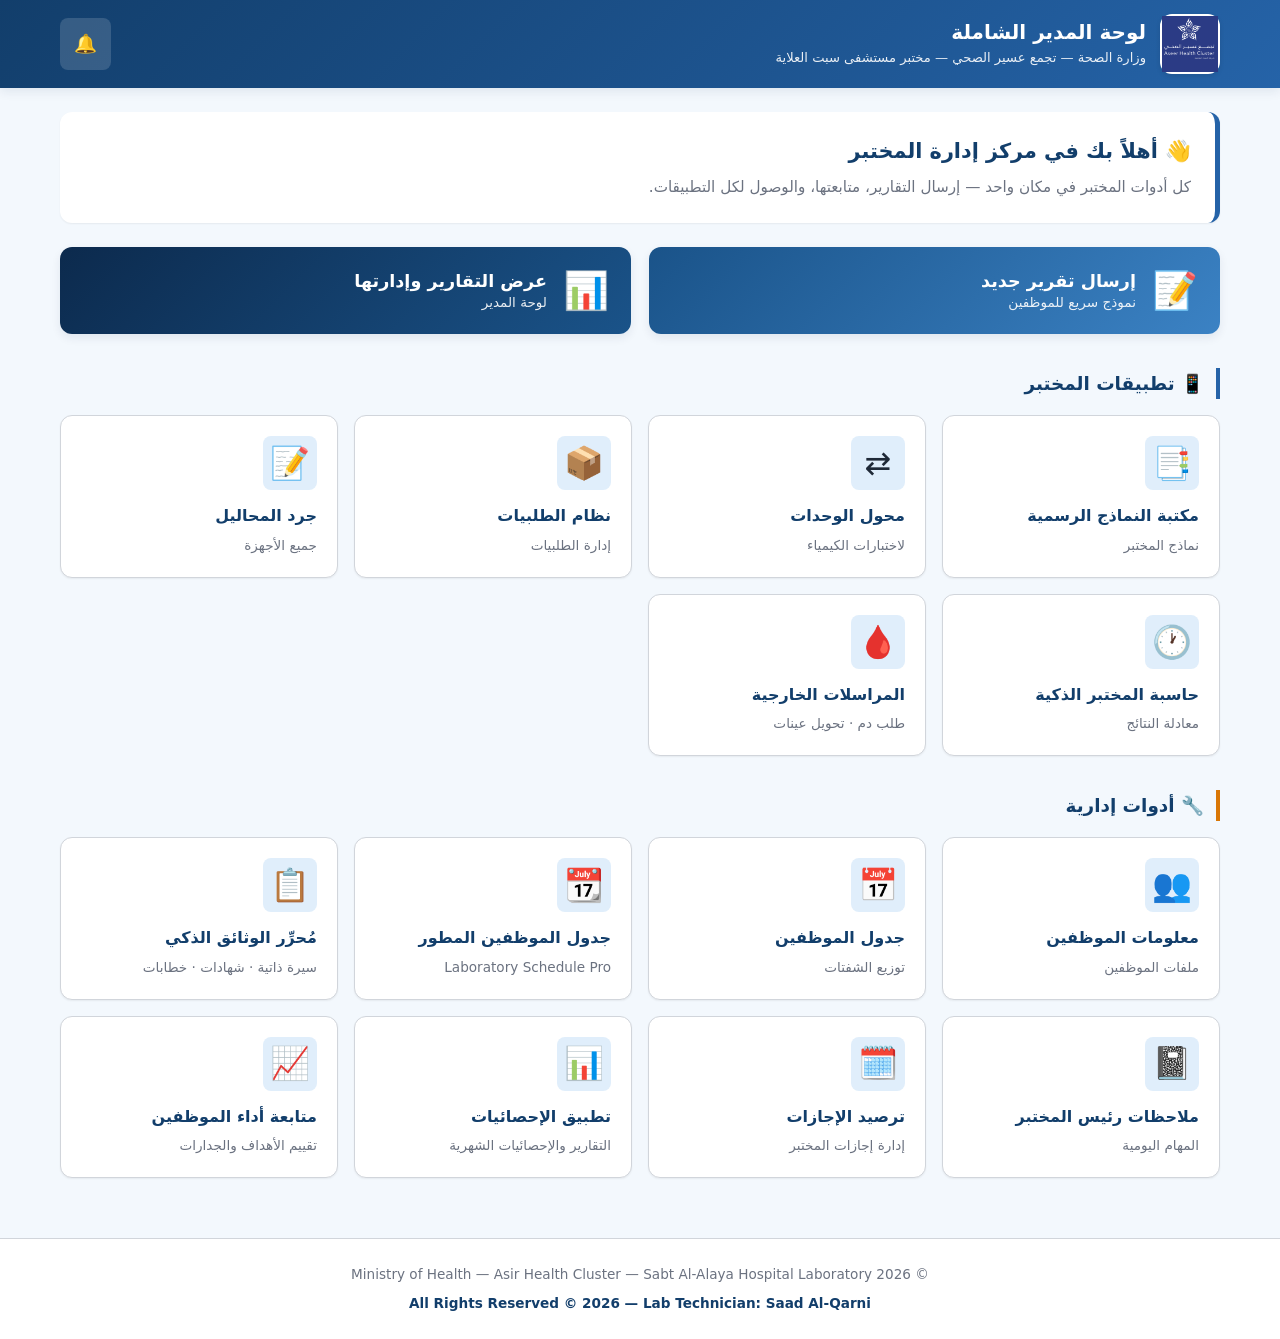
==== commit 5eab0125: "Update print statement from 'Hello' to 'Goodbye'" ====
--- a/index.html
+++ b/index.html
@@ -241,7 +241,7 @@
         </a>
         <a href="https://saad1406vip-eng.github.io/LAB" target="_blank" class="app-card">
           <div class="app-icon">🕐</div>
-          <h3>حاسبة اختبارات البول</h3>
+          <h3>حاسبة المختبر الذكية</h3>
           <p>معادلة النتائج</p>
         </a>
         <a href="https://saad1406vip-eng.github.io/outside-request" target="_blank" class="app-card">
